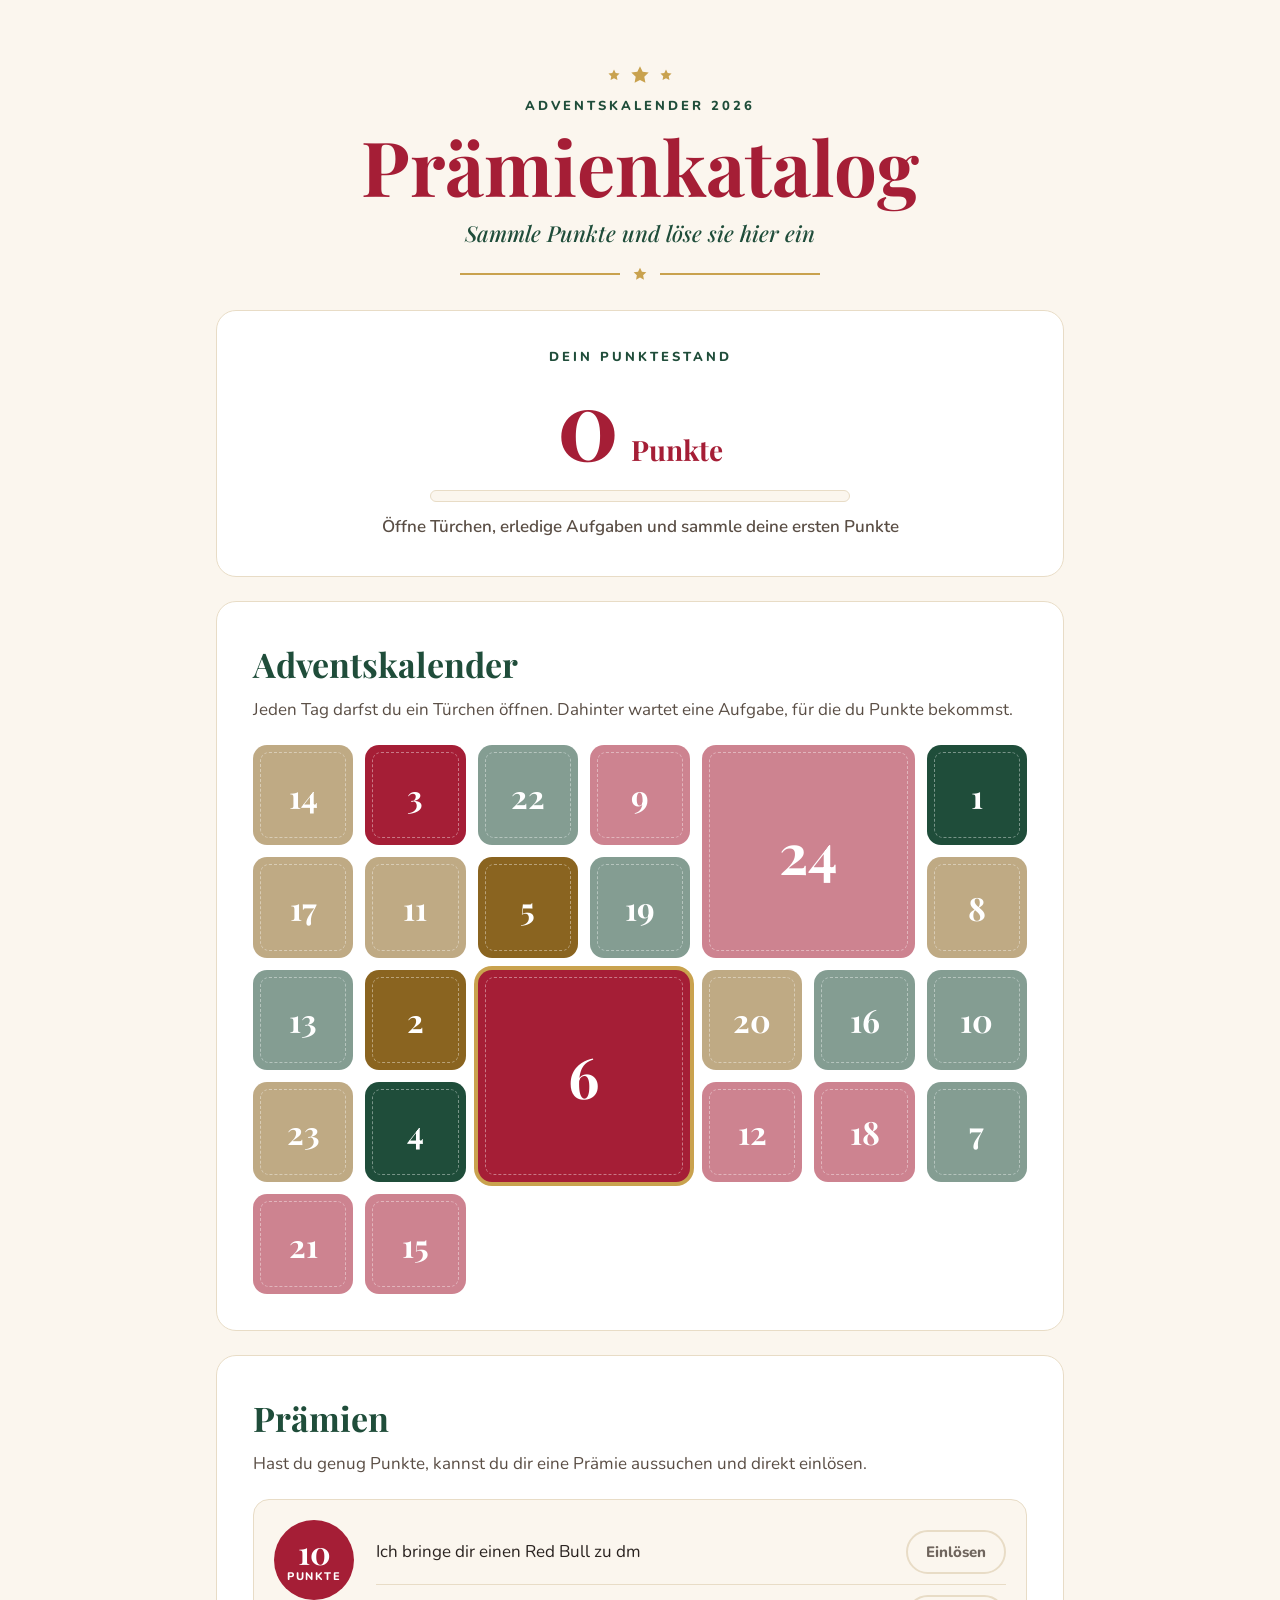
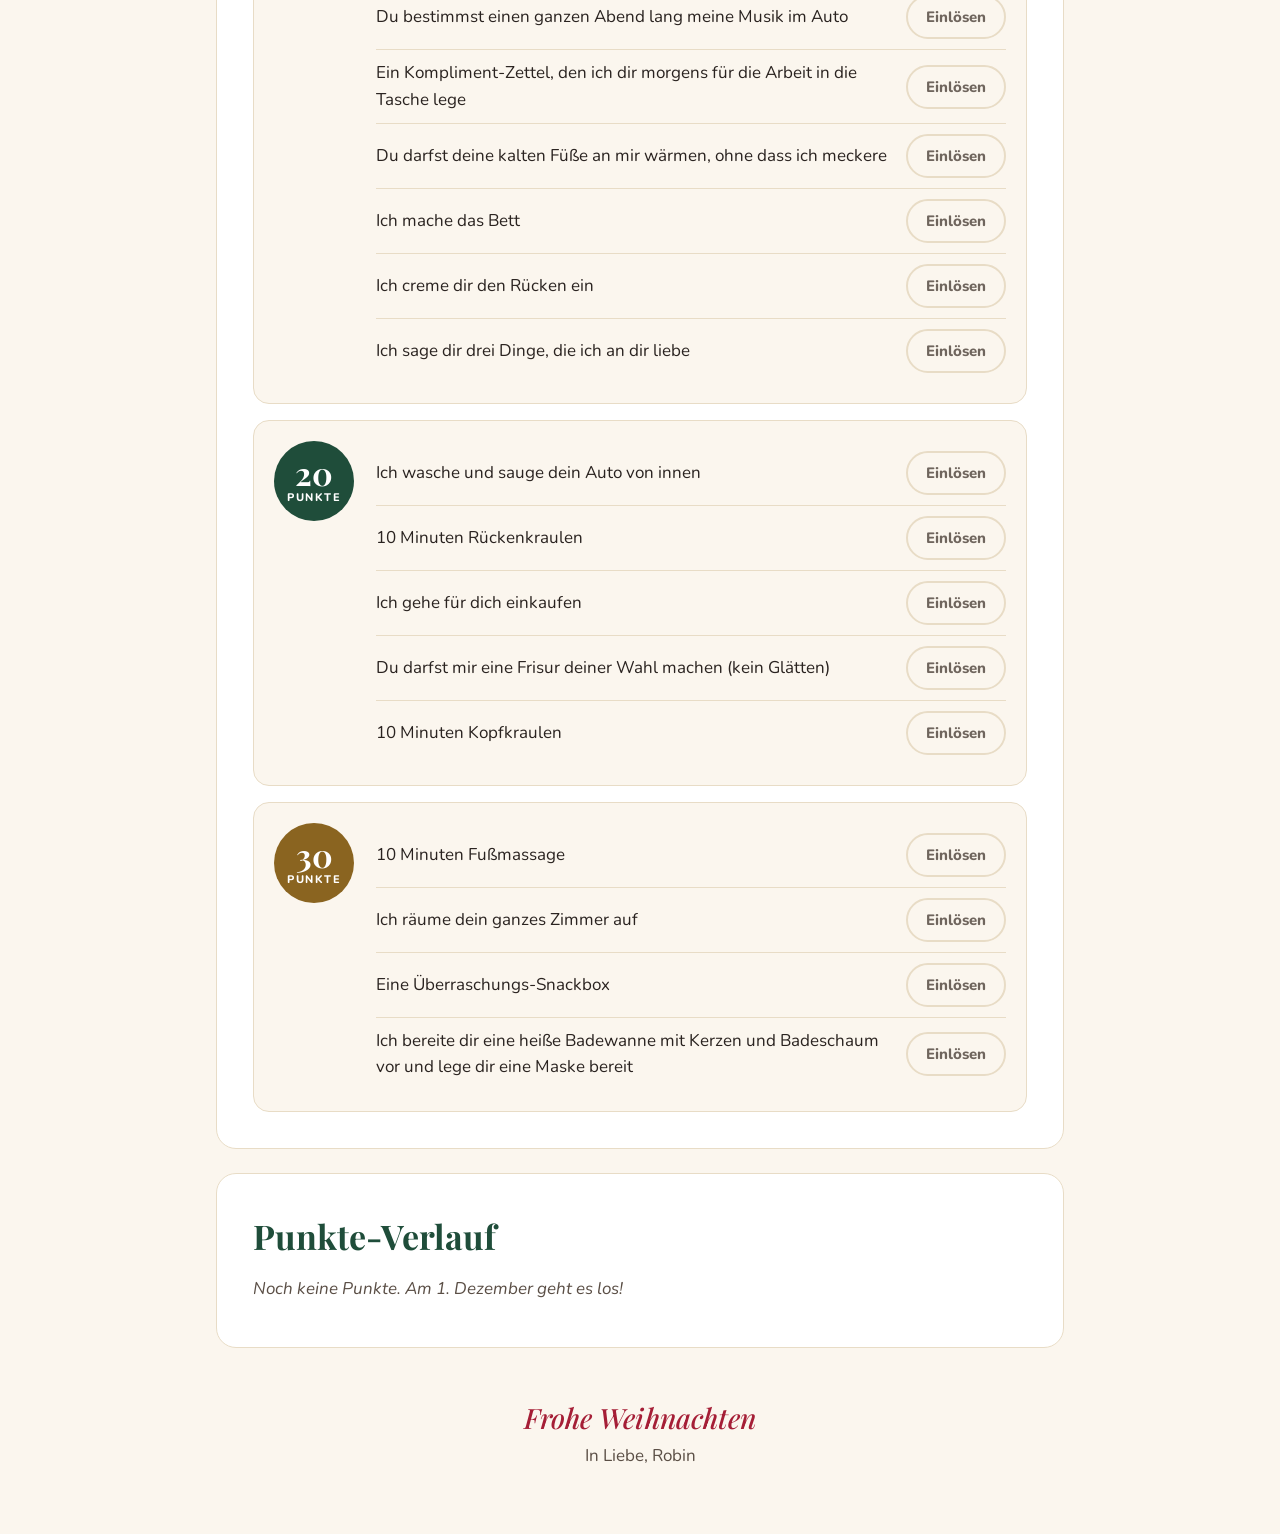
==== index.html @ 918650b7 "Add files via upload" ====
<!doctype html>
<html lang="de">
<head>
<meta charset="utf-8">
<meta name="viewport" content="width=device-width, initial-scale=1">
<meta name="robots" content="noindex, nofollow">
<title>Prämienkatalog</title>
<link rel="icon" href="data:image/svg+xml,%3Csvg xmlns='http://www.w3.org/2000/svg' viewBox='0 0 24 24'%3E%3Cpath fill='%23A51E36' d='M12 2.5l2.9 6 6.6.9-4.8 4.6 1.2 6.5L12 17.4l-5.9 3.1 1.2-6.5L2.5 9.4l6.6-.9z'/%3E%3C/svg%3E">
<link rel="preconnect" href="https://fonts.googleapis.com">
<link rel="preconnect" href="https://fonts.gstatic.com" crossorigin>
<link rel="stylesheet" href="https://fonts.googleapis.com/css2?family=Playfair+Display:ital,wght@0,600;0,700;1,500&family=Nunito:wght@400;600;700;800&display=swap">
<link rel="stylesheet" href="style.css">
</head>
<body>
<div class="schnee" aria-hidden="true"></div>

<header class="hero">
<div class="sterne" aria-hidden="true">
<svg viewBox="0 0 24 24" width="14" height="14"><path d="M12 2.5l2.9 6 6.6.9-4.8 4.6 1.2 6.5L12 17.4l-5.9 3.1 1.2-6.5L2.5 9.4l6.6-.9z"/></svg>
<svg viewBox="0 0 24 24" width="22" height="22"><path d="M12 2.5l2.9 6 6.6.9-4.8 4.6 1.2 6.5L12 17.4l-5.9 3.1 1.2-6.5L2.5 9.4l6.6-.9z"/></svg>
<svg viewBox="0 0 24 24" width="14" height="14"><path d="M12 2.5l2.9 6 6.6.9-4.8 4.6 1.2 6.5L12 17.4l-5.9 3.1 1.2-6.5L2.5 9.4l6.6-.9z"/></svg>
</div>
<p class="eyebrow" id="eyebrow">Adventskalender</p>
<h1>Prämienkatalog</h1>
<p class="untertitel">Sammle Punkte und löse sie hier ein</p>
<div class="trenner" aria-hidden="true"><span></span><svg viewBox="0 0 24 24" width="16" height="16"><path d="M12 2.5l2.9 6 6.6.9-4.8 4.6 1.2 6.5L12 17.4l-5.9 3.1 1.2-6.5L2.5 9.4l6.6-.9z"/></svg><span></span></div>
</header>

<main id="inhalt">
<section class="karte konto" aria-labelledby="konto-titel">
<h2 id="konto-titel" class="klein-titel">Dein Punktestand</h2>
<p class="punkte-zahl"><span id="punkte">0</span><span class="punkte-einheit">Punkte</span></p>
<div class="fortschritt" aria-hidden="true"><div class="fortschritt-balken" id="fortschritt"></div></div>
<p class="naechste" id="naechste"></p>
</section>

<section class="karte" aria-labelledby="kalender-titel">
<h2 id="kalender-titel">Adventskalender</h2>
<p class="hinweis">Jeden Tag darfst du ein Türchen öffnen. Dahinter wartet eine Aufgabe, für die du Punkte bekommst.</p>
<div class="tueren" id="tueren"></div>
</section>

<section class="karte" aria-labelledby="praemien-titel">
<h2 id="praemien-titel">Prämien</h2>
<p class="hinweis">Hast du genug Punkte, kannst du dir eine Prämie aussuchen und direkt einlösen.</p>
<div class="stufen" id="praemien"></div>
</section>

<section class="karte" aria-labelledby="verlauf-titel">
<h2 id="verlauf-titel">Punkte-Verlauf</h2>
<ul class="verlauf" id="verlauf"></ul>
</section>
</main>

<footer class="fuss">
<p class="fuss-gruss">Frohe Weihnachten</p>
<p class="fuss-von" id="fuss-von"></p>
</footer>

<dialog id="dialog" aria-labelledby="dialog-titel">
<form method="dialog" class="dialog-inhalt"></form>
</dialog>

<noscript><p class="fehler">Bitte aktiviere JavaScript, um den Adventskalender zu sehen.</p></noscript>
<script src="app.js" defer></script>
</body>
</html>
---- style.css ----
:root {
  --creme: #FBF6EE;
  --papier: #FFFFFF;
  --rot: #A51E36;
  --rot-dunkel: #7E1528;
  --gruen: #1F4D3A;
  --gruen-dunkel: #153728;
  --gold: #C9A24E;
  --gold-dunkel: #8A6420;
  --text: #2A2320;
  --text-leise: #5A4E45;
  --linie: #E8DCC6;
  --gesperrt: #6F655D;
  --serif: 'Playfair Display', Georgia, serif;
  --sans: 'Nunito', system-ui, sans-serif;
}

* { box-sizing: border-box; }

html { scroll-behavior: smooth; }

body {
  margin: 0;
  background: var(--creme);
  color: var(--text);
  font-family: var(--sans);
  font-size: 17px;
  line-height: 1.55;
  -webkit-font-smoothing: antialiased;
}

.schnee {
  position: fixed;
  inset: 0;
  pointer-events: none;
  overflow: hidden;
  z-index: 0;
}

.flocke {
  position: absolute;
  top: -12px;
  left: var(--l);
  width: var(--g);
  height: var(--g);
  border-radius: 50%;
  background: rgba(201, 162, 78, 0.35);
  animation: fallen var(--d) linear var(--v) infinite;
}

@keyframes fallen {
  to { transform: translate(var(--x), 105vh); }
}

.hero, main, .fuss { position: relative; z-index: 1; }

.hero {
  text-align: center;
  padding: 64px 20px 28px;
  display: flex;
  flex-direction: column;
  align-items: center;
  gap: 10px;
}

.sterne { display: flex; align-items: center; gap: 8px; }
.sterne svg, .trenner svg { fill: var(--gold); }

.eyebrow {
  margin: 0;
  font-size: 13px;
  font-weight: 800;
  letter-spacing: 3px;
  text-transform: uppercase;
  color: var(--gruen);
}

h1 {
  margin: 0;
  font-family: var(--serif);
  font-weight: 700;
  font-size: clamp(44px, 9vw, 76px);
  line-height: 1.05;
  color: var(--rot);
  text-wrap: balance;
}

.untertitel {
  margin: 0;
  font-family: var(--serif);
  font-style: italic;
  font-weight: 500;
  font-size: clamp(18px, 3.5vw, 22px);
  color: var(--gruen);
}

.trenner {
  display: flex;
  align-items: center;
  gap: 12px;
  width: min(360px, 80%);
  margin-top: 6px;
}

.trenner span { flex: 1; height: 1.5px; background: var(--gold); }

main {
  max-width: 880px;
  margin: 0 auto;
  padding: 0 16px;
  display: flex;
  flex-direction: column;
  gap: 24px;
}

.karte {
  background: var(--papier);
  border: 1.5px solid var(--linie);
  border-radius: 20px;
  padding: clamp(20px, 4vw, 36px);
}

h2 {
  margin: 0 0 6px;
  font-family: var(--serif);
  font-weight: 700;
  font-size: clamp(26px, 5vw, 34px);
  color: var(--gruen);
}

.klein-titel {
  font-family: var(--sans);
  font-size: 13px;
  font-weight: 800;
  letter-spacing: 3px;
  text-transform: uppercase;
  color: var(--gruen);
}

.hinweis { margin: 0 0 22px; color: var(--text-leise); }

.konto { text-align: center; }

.punkte-zahl {
  margin: 4px 0 18px;
  font-family: var(--serif);
  font-weight: 700;
  color: var(--rot);
  display: flex;
  justify-content: center;
  align-items: baseline;
  gap: 12px;
}

#punkte { font-size: clamp(64px, 14vw, 96px); line-height: 1; }
.punkte-einheit { font-size: clamp(22px, 4vw, 28px); }

.fortschritt {
  height: 12px;
  max-width: 420px;
  margin: 0 auto 12px;
  background: var(--creme);
  border: 1.5px solid var(--linie);
  border-radius: 999px;
  overflow: hidden;
}

.fortschritt-balken {
  height: 100%;
  width: 0;
  background: linear-gradient(90deg, var(--gruen), var(--rot));
  border-radius: 999px;
  transition: width 0.8s ease;
}

.naechste { margin: 0; color: var(--text-leise); font-weight: 600; }

.tueren {
  display: grid;
  grid-template-columns: repeat(auto-fill, minmax(88px, 1fr));
  grid-auto-flow: dense;
  gap: 12px;
}

.tuer {
  position: relative;
  aspect-ratio: 1;
  border: none;
  border-radius: 14px;
  color: #FFFFFF;
  font-family: var(--serif);
  font-weight: 700;
  font-size: 32px;
  cursor: pointer;
  display: flex;
  flex-direction: column;
  align-items: center;
  justify-content: center;
  gap: 2px;
  transition: transform 0.2s ease, box-shadow 0.2s ease;
}

.tuer::after {
  content: '';
  position: absolute;
  inset: 7px;
  border: 1.5px dashed rgba(255, 255, 255, 0.4);
  border-radius: 9px;
  pointer-events: none;
}

.tuer.gross { grid-column: span 2; grid-row: span 2; font-size: 56px; }

.farbe-0 { background: var(--rot); }
.farbe-1 { background: var(--gruen); }
.farbe-2 { background: var(--gold-dunkel); }

.tuer:hover { transform: translateY(-3px); box-shadow: 0 8px 18px rgba(42, 35, 32, 0.18); }

.tuer:focus-visible, button:focus-visible {
  outline: 3px solid var(--gold);
  outline-offset: 3px;
}

.tuer.gesperrt { opacity: 0.55; cursor: help; }
.tuer.gesperrt:hover { transform: none; box-shadow: none; }

.tuer.offen {
  background: var(--creme);
  color: var(--gruen);
  border: 1.5px solid var(--linie);
}

.tuer.offen::after { border-color: var(--linie); }

.tuer-punkte {
  font-family: var(--sans);
  font-size: 12px;
  font-weight: 800;
  letter-spacing: 0.5px;
  color: var(--rot);
}

.tuer.gross .tuer-punkte { font-size: 15px; }

.tuer.heute { box-shadow: 0 0 0 4px var(--gold); animation: puls 2s ease-in-out infinite; }

@keyframes puls {
  50% { box-shadow: 0 0 0 8px rgba(201, 162, 78, 0.45); }
}

.stufen { display: flex; flex-direction: column; gap: 16px; }

.stufe {
  display: flex;
  gap: 22px;
  align-items: flex-start;
  padding: 20px;
  border: 1.5px solid var(--linie);
  border-radius: 16px;
  background: var(--creme);
}

.abzeichen {
  width: 80px;
  height: 80px;
  flex-shrink: 0;
  border-radius: 50%;
  color: #FFFFFF;
  display: flex;
  flex-direction: column;
  align-items: center;
  justify-content: center;
}

.abzeichen-zahl { font-family: var(--serif); font-weight: 700; font-size: 32px; line-height: 1; }
.abzeichen-text { font-size: 11px; font-weight: 800; letter-spacing: 1.5px; text-transform: uppercase; }

.praemien-liste {
  list-style: none;
  margin: 0;
  padding: 0;
  flex: 1;
  min-width: 0;
}

.praemie {
  display: flex;
  justify-content: space-between;
  align-items: center;
  gap: 14px;
  padding: 10px 0;
  border-bottom: 1px solid var(--linie);
}

.praemie:last-child { border-bottom: none; }

.knopf {
  min-height: 44px;
  padding: 0 18px;
  border-radius: 999px;
  border: 2px solid var(--gruen);
  background: transparent;
  color: var(--gruen);
  font-family: var(--sans);
  font-size: 15px;
  font-weight: 800;
  cursor: pointer;
  white-space: nowrap;
  flex-shrink: 0;
  transition: background 0.2s ease, color 0.2s ease;
}

.knopf:hover:not(:disabled) { background: var(--gruen); color: #FFFFFF; }

.knopf:disabled {
  border-color: var(--linie);
  color: var(--gesperrt);
  cursor: not-allowed;
}

.knopf.primaer { background: var(--rot); border-color: var(--rot); color: #FFFFFF; }
.knopf.primaer:hover { background: var(--rot-dunkel); border-color: var(--rot-dunkel); }

.verlauf { list-style: none; margin: 0; padding: 0; }

.eintrag {
  display: flex;
  align-items: center;
  gap: 16px;
  padding: 12px 0;
  border-bottom: 1px solid var(--linie);
}

.eintrag:last-child { border-bottom: none; }

.eintrag-datum { width: 70px; flex-shrink: 0; color: var(--text-leise); font-size: 14px; font-weight: 700; }
.eintrag-text { flex: 1; min-width: 0; }
.eintrag-punkte { font-weight: 800; white-space: nowrap; }
.eintrag-punkte.plus { color: var(--gruen); }
.eintrag-punkte.minus { color: var(--rot); }

.leer { color: var(--text-leise); font-style: italic; padding: 8px 0; }

.fuss {
  text-align: center;
  padding: 48px 20px 64px;
}

.fuss-gruss {
  margin: 0;
  font-family: var(--serif);
  font-style: italic;
  font-weight: 500;
  font-size: 28px;
  color: var(--rot);
}

.fuss-von { margin: 4px 0 0; color: var(--text-leise); }

dialog {
  border: none;
  border-radius: 20px;
  padding: 0;
  width: min(440px, calc(100% - 32px));
  background: var(--papier);
  color: var(--text);
  box-shadow: 0 24px 60px rgba(42, 35, 32, 0.3);
}

dialog::backdrop { background: rgba(42, 35, 32, 0.55); }

.dialog-inhalt {
  padding: 32px 28px 28px;
  text-align: center;
  display: flex;
  flex-direction: column;
  align-items: center;
  gap: 12px;
}

.dialog-badge {
  padding: 6px 16px;
  border-radius: 999px;
  background: var(--gold-dunkel);
  color: #FFFFFF;
  font-weight: 800;
  font-size: 14px;
}

.dialog-inhalt h3 {
  margin: 0;
  font-family: var(--serif);
  font-size: 28px;
  color: var(--rot);
}

.dialog-text { margin: 0; font-size: 19px; font-weight: 600; }
.dialog-hinweis { margin: 0; color: var(--text-leise); font-size: 15px; }

.dialog-knoepfe {
  display: flex;
  flex-wrap: wrap;
  justify-content: center;
  gap: 10px;
  margin-top: 10px;
}

.fehler {
  max-width: 600px;
  margin: 24px auto;
  padding: 20px;
  border-radius: 16px;
  background: var(--papier);
  border: 1.5px solid var(--rot);
  color: var(--rot-dunkel);
  text-align: center;
  position: relative;
  z-index: 1;
}

@media (max-width: 560px) {
  body { font-size: 16px; }
  .stufe { flex-direction: column; align-items: center; gap: 14px; padding: 18px 16px; }
  .praemien-liste { width: 100%; }
  .praemie { flex-wrap: wrap; }
  .tueren { grid-template-columns: repeat(4, minmax(0, 1fr)); gap: 8px; }
  .tuer { font-size: 24px; }
  .tuer.gross { font-size: 44px; }
  .tuer-punkte { font-size: 10px; }
}

@media (prefers-reduced-motion: reduce) {
  html { scroll-behavior: auto; }
  .flocke, .tuer.heute { animation: none; }
  .tuer, .fortschritt-balken { transition: none; }
}
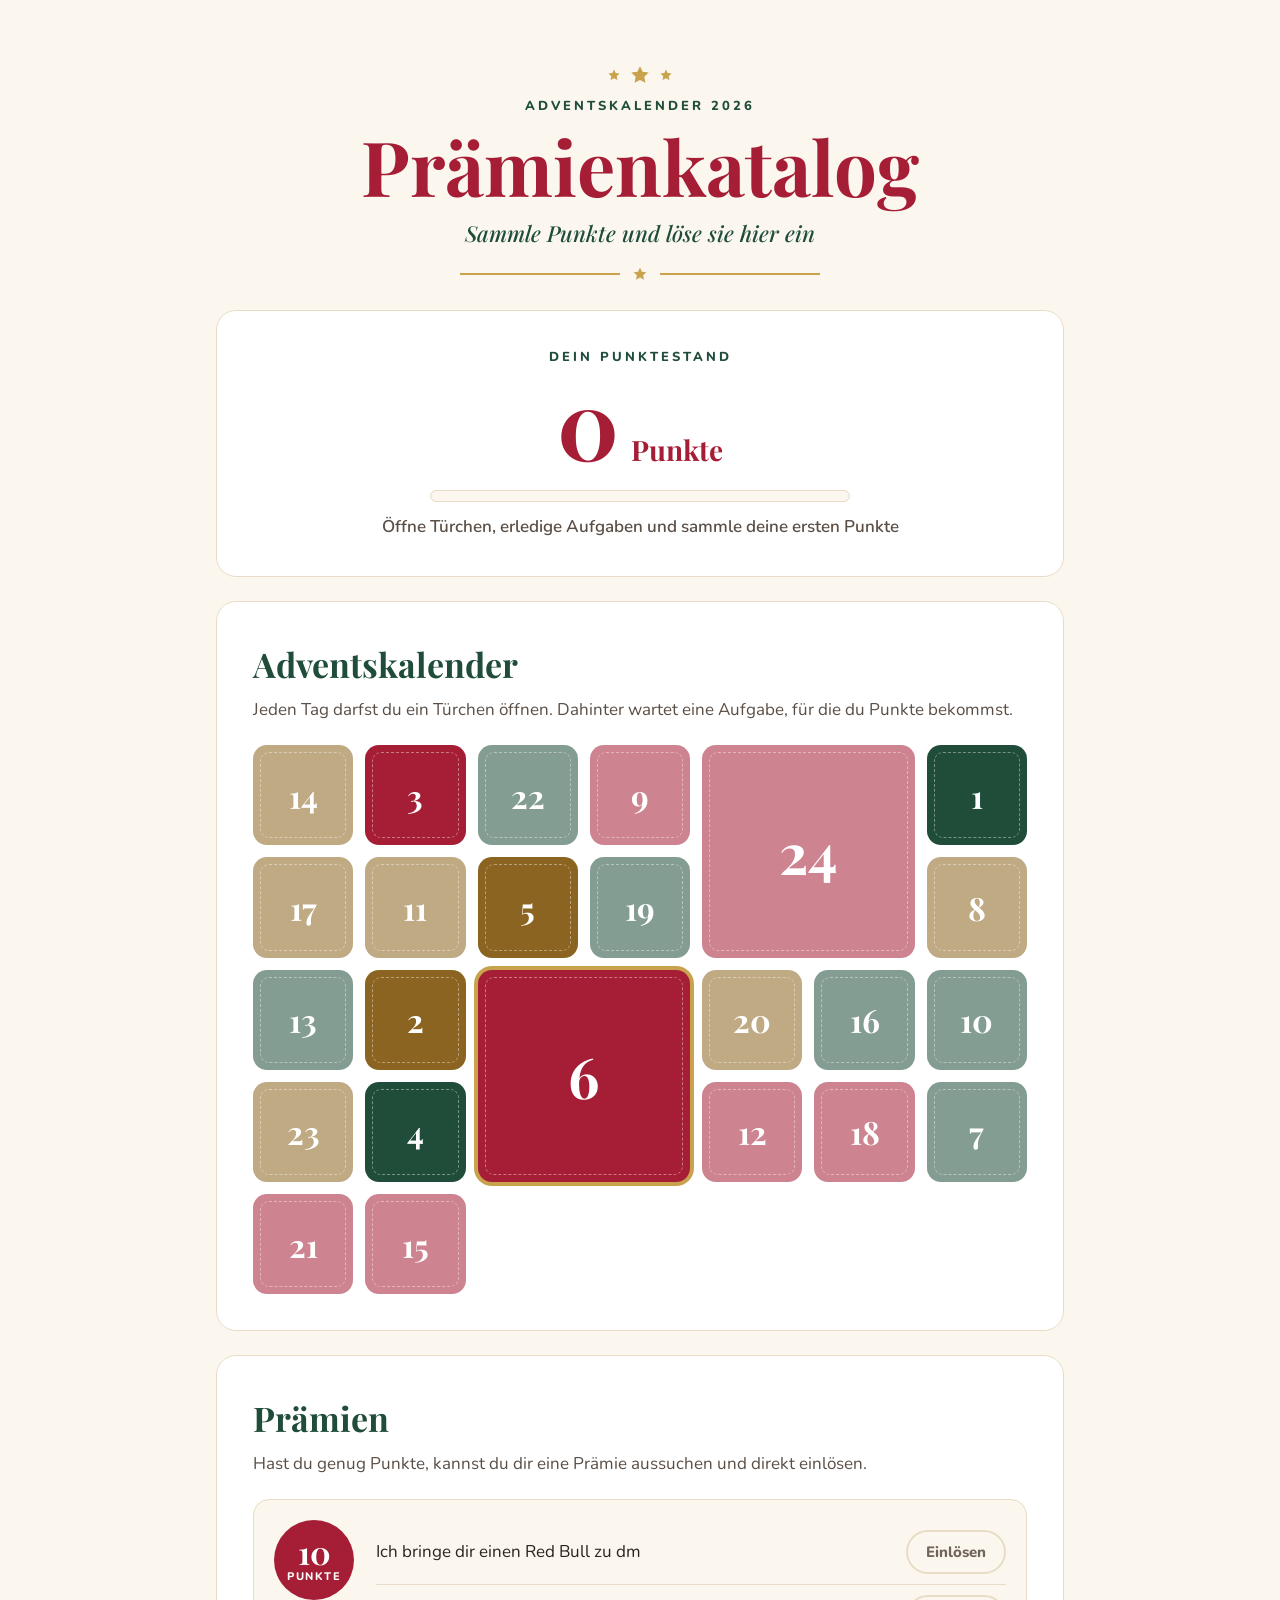
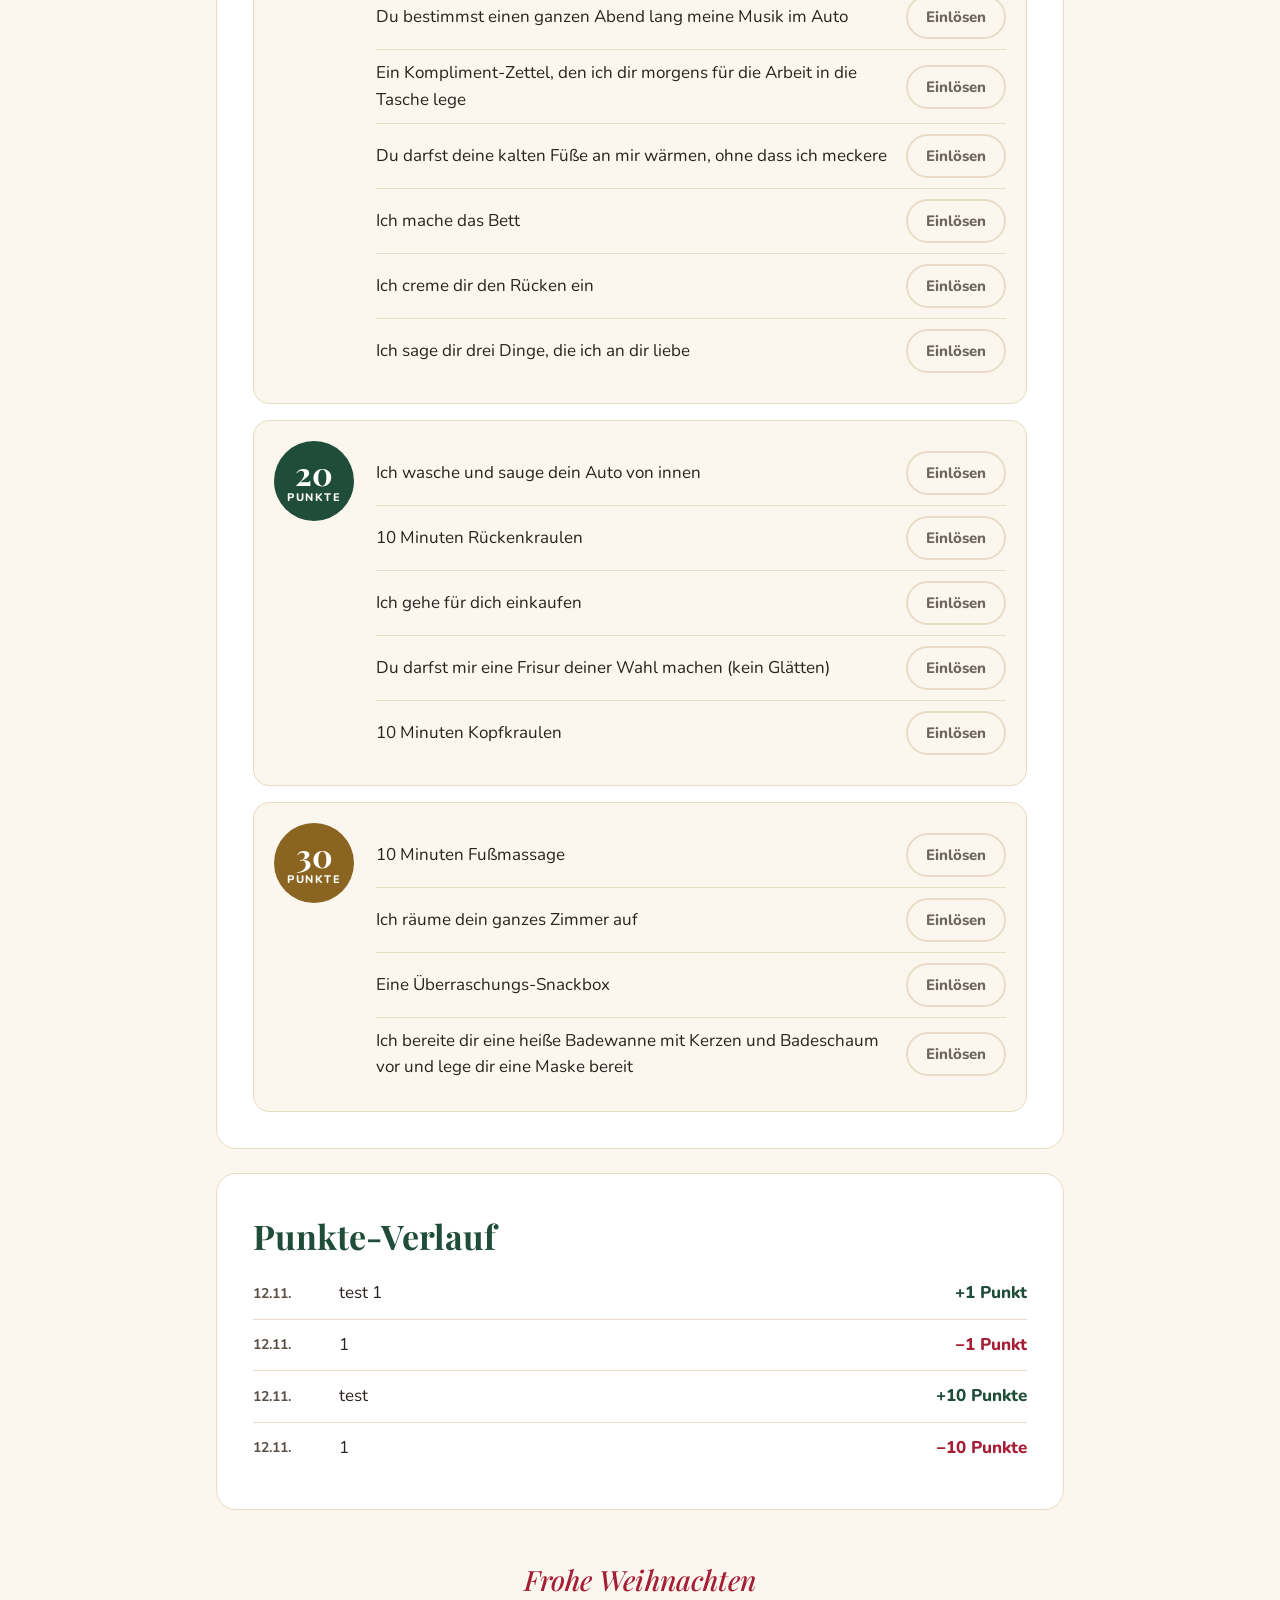
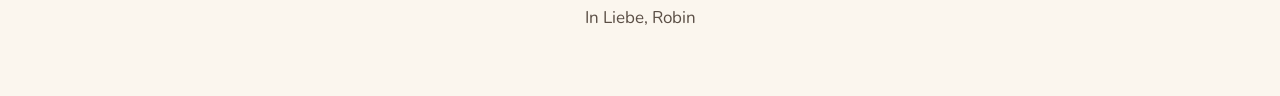
==== commit aff435a4: "Add files via upload" ====
--- a/index.html
+++ b/index.html
@@ -42,7 +42,7 @@
 
 <section class="karte" aria-labelledby="praemien-titel">
 <h2 id="praemien-titel">Prämien</h2>
-<p class="hinweis">Hast du genug Punkte, kannst du dir eine Prämie aussuchen und direkt einlösen.</p>
+<p class="hinweis" id="praemien-hinweis">Hast du genug Punkte, kannst du dir eine Prämie aussuchen und direkt einlösen.</p>
 <div class="stufen" id="praemien"></div>
 </section>
 
--- a/style.css
+++ b/style.css
@@ -322,6 +322,29 @@
 .knopf.primaer { background: var(--rot); border-color: var(--rot); color: #FFFFFF; }
 .knopf.primaer:hover { background: var(--rot-dunkel); border-color: var(--rot-dunkel); }
 
+.vorhang {
+  display: flex;
+  flex-direction: column;
+  align-items: center;
+  gap: 8px;
+  padding: 36px 24px;
+  border: 1.5px dashed var(--gold);
+  border-radius: 16px;
+  background: var(--creme);
+  text-align: center;
+  color: var(--rot);
+}
+
+.vorhang-titel {
+  margin: 4px 0 0;
+  font-family: var(--serif);
+  font-weight: 700;
+  font-size: 24px;
+  color: var(--rot);
+}
+
+.vorhang-text { margin: 0; max-width: 420px; color: var(--text-leise); }
+
 .verlauf { list-style: none; margin: 0; padding: 0; }
 
 .eintrag {
